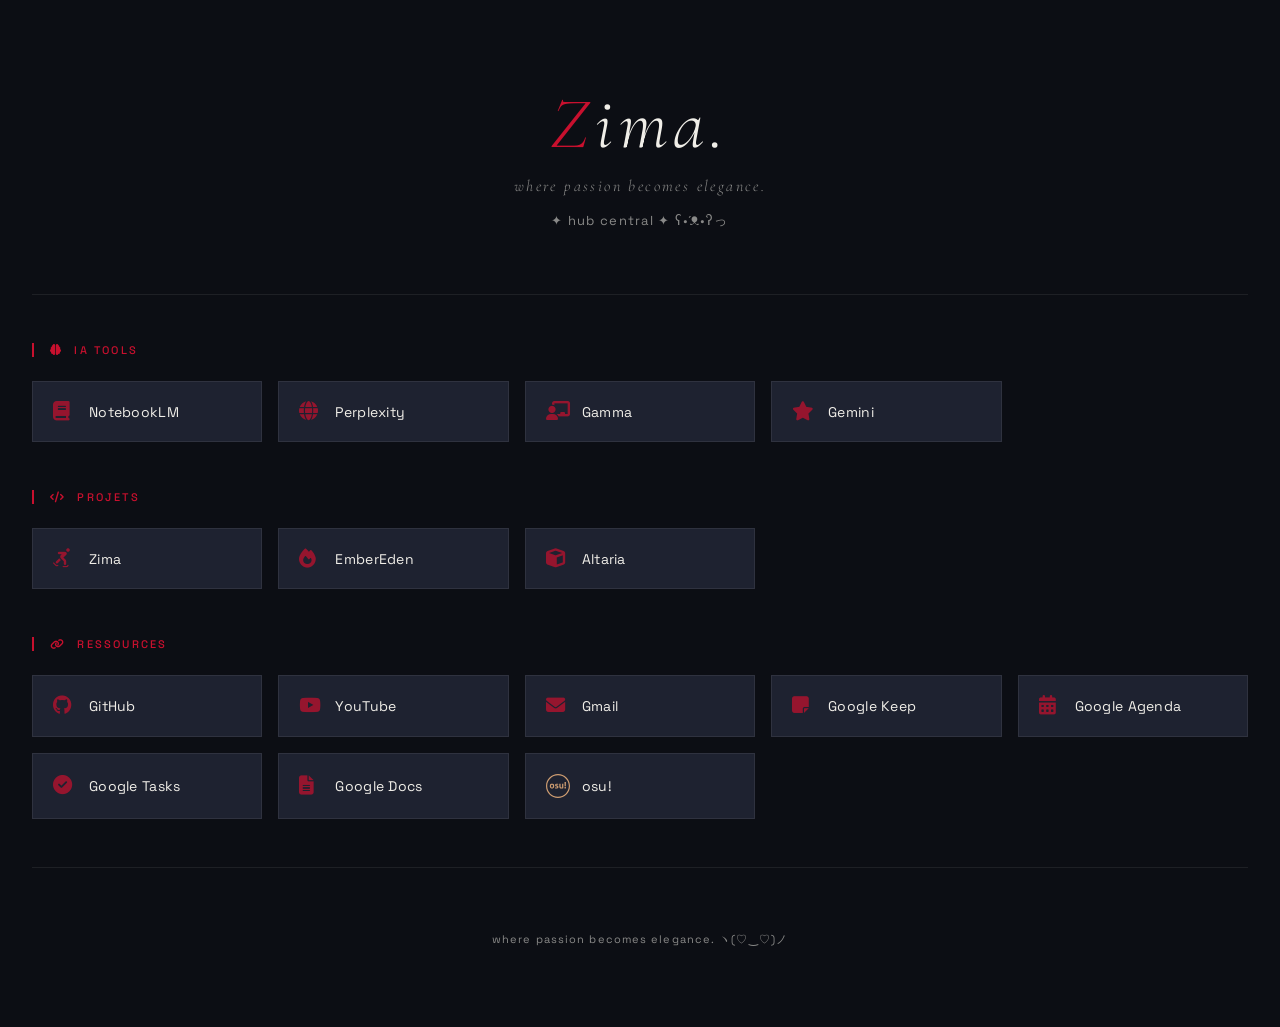
==== Dashboard/index.html @ 44cbba65 "Add files via upload" ====
<!doctype html>
<html lang="fr">
  <head>
    <meta charset="UTF-8" />
    <meta name="viewport" content="width=device-width, initial-scale=1.0" />
    <title>Zima Hub · ʕ•́ᴥ•̀ʔっ</title>
    <link
      rel="icon"
      type="image/svg+xml"
      href="data:image/svg+xml,%3Csvg xmlns='http://www.w3.org/2000/svg' viewBox='0 0 100 100'%3E%3Crect width='100' height='100' fill='%230c0e14'/%3E%3Ctext x='50' y='68' font-family='Georgia, serif' font-style='italic' font-size='72' fill='%23c8102e' text-anchor='middle'%3EZ%3C/text%3E%3C/svg%3E"
    />
    <link
      rel="stylesheet"
      href="https://cdnjs.cloudflare.com/ajax/libs/font-awesome/6.5.1/css/all.min.css"
    />
    <link rel="stylesheet" href="css/dash.css" />
  </head>
  <body data-theme="Obsidian">

      <div class="hub-header">
        <h1><em>Z</em>ima.</h1>
        <h2>where passion becomes elegance.</h2>
        <p>✦ hub central ✦ ʕ•́ᴥ•̀ʔっ</p>
      </div>

      <div class="section">
        <div class="section-title">
          <i class="fas fa-brain"></i> IA tools
          <span style="font-size: 0.7rem; margin-left: 8px"></span>
        </div>
        <div class="grid">
          <a href="https://notebooklm.google.com" target="_blank" class="card">
            <i class="fas fa-book"></i> NotebookLM
          </a>
          <a href="https://www.perplexity.ai" target="_blank" class="card">
            <i class="fas fa-globe"></i> Perplexity
          </a>
          <a href="https://gamma.app" target="_blank" class="card">
            <i class="fas fa-chalkboard-user"></i> Gamma
          </a>
          <a href="https://gemini.google.com" target="_blank" class="card">
            <i class="fas fa-star"></i> Gemini
          </a>
        </div>
      </div>

      <div class="section">
        <div class="section-title"><i class="fas fa-code"></i> projets</div>
        <div class="grid">
          <a href="transition.html" target="_blank" class="card"
            ><i class="fas fa-person-skating"></i> Zima</a
          >
          <a href="https://emberedensmp.strator.gg" target="_blank" class="card"
            ><i class="fas fa-fire"></i> EmberEden</a
          >
          <div id="altaria-btn" class="card">
            <i class="fas fa-cube"></i> Altaria
          </div>
        </div>
      </div>

      <div class="section">
        <div class="section-title"><i class="fas fa-link"></i> ressources</div>
        <div class="grid">
          <a href="https://github.com/Mish4ry" target="_blank" class="card"
            ><i class="fab fa-github"></i> GitHub</a
          >
          <a href="https://www.youtube.com" target="_blank" class="card"
            ><i class="fab fa-youtube"></i> YouTube</a
          >
          <a href="https://mail.google.com" target="_blank" class="card"
            ><i class="fas fa-envelope"></i> Gmail</a
          >
          <a href="https://keep.google.com" target="_blank" class="card"
            ><i class="fas fa-sticky-note"></i> Google Keep</a
          >
          <a href="https://calendar.google.com" target="_blank" class="card"
            ><i class="fas fa-calendar-alt"></i> Google Agenda</a
          >
          <a href="https://tasks.google.com" target="_blank" class="card"
            ><i class="fas fa-check-circle"></i> Google Tasks</a
          >
          <a href="https://docs.google.com/document/u/0/" target="_blank" class="card"
            ><i class="fas fa-file-alt"></i>Google Docs</a
          >
          <a
            href="https://osu.ppy.sh/users/37847660"
            target="_blank"
            class="card"
            ></style><svg xmlns="http://www.w3.org/2000/svg" width="24" height="24" viewBox="0 0 24 24"><path fill="#ce9d71" d="M7.698 10.362a1.94 1.94 0 0 0-.7-.516q-.421-.189-.988-.189c-.567 0-.704.063-.982.189s-.51.298-.692.516q-.273.328-.413.777q-.139.448-.139.96q0 .511.14.952q.139.44.412.767q.274.329.692.512t.982.184c.565 0 .707-.062.988-.184q.422-.184.7-.512q.279-.327.413-.767q.135-.44.135-.952a3.3 3.3 0 0 0-.135-.96a2.1 2.1 0 0 0-.413-.777m-.965 2.81q-.22.372-.723.372q-.494 0-.713-.372q-.22-.373-.22-1.073c0-.7.073-.824.22-1.073q.22-.372.713-.372q.503 0 .723.372q.22.373.22 1.073t-.22 1.073m11.89-.83l-.09-4.39a4.5 4.5 0 0 1 .69-.054q.351 0 .701.054l-.09 4.39q-.315.053-.601.053a3.5 3.5 0 0 1-.61-.054m1.319 1.4q0 .332-.054.664a4 4 0 0 1-.655.054a4 4 0 0 1-.664-.054a4 4 0 0 1-.054-.655q0-.323.054-.665a4 4 0 0 1 .655-.054q.323 0 .664.054q.054.341.054.656m-3.223-4.03q.315 0 .638.053v4.461q-.288.099-.759.193a5.3 5.3 0 0 1-1.863.023a1.7 1.7 0 0 1-.74-.305q-.32-.234-.507-.683q-.189-.449-.189-1.193V9.765a4 4 0 0 1 .638-.054q.313 0 .637.054v2.46q0 .367.058.606a.9.9 0 0 0 .18.377a.66.66 0 0 0 .3.197q.18.058.422.058q.332 0 .557-.062V9.765a4 4 0 0 1 .628-.054m-4.362 2.683q.08.225.08.548a1.4 1.4 0 0 1-.542 1.117q-.265.212-.642.333q-.378.12-.853.12a5 5 0 0 1-.395-.013a3 3 0 0 1-.346-.045a4 4 0 0 1-.327-.076a4 4 0 0 1-.35-.116a2.6 2.6 0 0 1 .085-.49a3 3 0 0 1 .175-.48q.296.117.561.175q.265.06.552.059q.126 0 .274-.023a1 1 0 0 0 .274-.08a.7.7 0 0 0 .21-.153a.35.35 0 0 0 .086-.247q0-.216-.13-.31a1.3 1.3 0 0 0-.364-.166l-.556-.162q-.503-.143-.786-.426q-.282-.283-.283-.848q0-.682.49-1.068q.489-.386 1.332-.386q.35 0 .692.062q.341.063.691.189a2.5 2.5 0 0 1-.09.485a2.3 2.3 0 0 1-.17.44a4 4 0 0 0-.476-.158a2.2 2.2 0 0 0-.548-.067q-.305 0-.476.094a.32.32 0 0 0-.17.301q0 .197.121.278t.346.153l.511.153q.252.072.454.175t.345.255t.225.377M12 0C5.373 0 0 5.373 0 12s5.373 12 12 12c6.628 0 12-5.373 12-12S18.628 0 12 0m0 22.8C6.035 22.8 1.2 17.965 1.2 12S6.035 1.2 12 1.2S22.8 6.035 22.8 12S17.965 22.8 12 22.8"/></svg> osu!</a
          >
        </div>
      </div>

      <hr />
      <div class="footer">where passion becomes elegance. ヽ(♡‿♡)ノ</div>
    </div>

    <script src="/js/dah.js"></script>
  </body>
</html>
---- Dashboard/css/dash.css ----
@import url("https://fonts.googleapis.com/css2?family=Cormorant+Garamond:ital,wght@0,300;0,400;1,300;1,400&family=Space+Grotesk:wght@300;400;500&display=swap");

* {
  margin: 0;
  padding: 0;
  box-sizing: border-box;
}

:root {
  --font-display: "Cormorant Garamond", serif;
  --font-ui: "Space Grotesk", sans-serif;
}

:root,
[data-theme="obsidian"] {
  --bg-primary: #0c0e14;
  --bg-surface: #161920;
  --bg-card: #1e2230;
  --accent: #c8102e;
  --text-primary: #f0eee8;
  --text-secondary: rgba(240, 238, 232, 0.55);
  --border: rgba(240, 238, 232, 0.08);
}

body {
  background-color: var(--bg-primary);
  color: var(--text-primary);
  font-family: var(--font-ui);
  min-height: 100vh;
  padding: 3rem 2rem;
  transition:
    background-color 0.6s cubic-bezier(0.4, 0, 0.2, 1),
    color 0.6s cubic-bezier(0.4, 0, 0.2, 1);
}

.container {
  max-width: 1400px;
  margin: 0 auto;
}

.theme-switch {
  display: flex;
  justify-content: flex-end;
  gap: 1rem;
  margin-bottom: 2rem;
}

.theme-btn {
  background: transparent;
  border: 0.5px solid var(--border);
  padding: 6px 16px;
  font-family: var(--font-ui);
  font-size: 12px;
  letter-spacing: 0.1em;
  color: var(--text-secondary);
  cursor: pointer;
  transition: all 0.3s ease;
}

.theme-btn:hover {
  border-color: var(--accent);
  color: var(--accent);
}

.theme-btn.active {
  border-color: var(--accent);
  color: var(--accent);
  background: rgba(192, 16, 46, 0.05);
}

[data-theme="ether"] .theme-btn.active {
  background: rgba(155, 127, 212, 0.05);
}

[data-theme="lumine"] .theme-btn.active {
  background: rgba(184, 115, 51, 0.08);
}

/* Header */
.hub-header {
  text-align: center;
  padding: 2rem 0 4rem;
  border-bottom: 0.5px solid var(--border);
  margin-bottom: 3rem;
  transition: border-color 0.6s cubic-bezier(0.4, 0, 0.2, 1);
}

.hub-header h1 {
  font-family: var(--font-display);
  font-size: 72px;
  font-weight: 300;
  font-style: italic;
  letter-spacing: 0.08em;
  transition: color 0.6s cubic-bezier(0.4, 0, 0.2, 1);
}

.hub-header h1 em {
  color: var(--accent);
  font-style: italic;
  transition: color 0.6s cubic-bezier(0.4, 0, 0.2, 1);
}

.hub-header h2 {
  font-family: var(--font-display);
  font-style: italic;
  font-weight: 300;
  font-size: 16px;
  letter-spacing: 0.15em;
  color: var(--text-secondary);
  margin-top: 0.5rem;
  transition: color 0.6s cubic-bezier(0.4, 0, 0.2, 1);
}

.hub-header p {
  font-size: 13px;
  letter-spacing: 0.1em;
  color: var(--text-secondary);
  margin-top: 1rem;
  transition: color 0.6s cubic-bezier(0.4, 0, 0.2, 1);
}

/* Sections */
.section {
  margin-bottom: 3rem;
}

.section-title {
  font-family: var(--font-ui);
  font-size: 11px;
  font-weight: 500;
  letter-spacing: 0.2em;
  color: var(--accent);
  text-transform: uppercase;
  margin-bottom: 1.5rem;
  border-left: 2px solid var(--accent);
  padding-left: 1rem;
  transition:
    color 0.6s cubic-bezier(0.4, 0, 0.2, 1),
    border-left-color 0.6s cubic-bezier(0.4, 0, 0.2, 1);
}

.section-title i {
  margin-right: 6px;
  transition: color 0.6s cubic-bezier(0.4, 0, 0.2, 1);
}

/* Grid */
.grid {
  display: grid;
  grid-template-columns: repeat(auto-fill, minmax(200px, 1fr));
  gap: 1rem;
}

/* Cards */
.card {
  background: var(--bg-card);
  border: 0.5px solid var(--border);
  padding: 1.25rem;
  text-decoration: none;
  color: var(--text-primary);
  font-family: var(--font-ui);
  font-size: 14px;
  font-weight: 400;
  letter-spacing: 0.02em;
  transition: all 0.4s cubic-bezier(0.4, 0, 0.2, 1);
  display: flex;
  align-items: center;
  gap: 12px;
  cursor: pointer;
}

.card i {
  font-size: 1.2rem;
  width: 24px;
  color: var(--accent);
  opacity: 0.7;
  transition:
    color 0.6s cubic-bezier(0.4, 0, 0.2, 1),
    opacity 0.2s;
}

.card:hover {
  border-color: var(--accent);
  color: var(--accent);
  transform: translateY(-2px);
}

.card:hover i {
  opacity: 1;
}

/* Footer */
hr {
  border: none;
  border-top: 0.5px solid var(--border);
  margin: 2rem 0;
  transition: border-color 0.6s cubic-bezier(0.4, 0, 0.2, 1);
}

.footer {
  text-align: center;
  font-size: 11px;
  letter-spacing: 0.1em;
  color: var(--text-secondary);
  padding: 2rem 0;
  transition: color 0.6s cubic-bezier(0.4, 0, 0.2, 1);
}

/* ============================================
   THEMES
   ============================================ */

[data-theme="obsidian"] {
  --bg-primary: #0c0e14;
  --bg-surface: #161920;
  --bg-card: #1e2230;
  --accent: #c8102e;
  --text-primary: #f0eee8;
  --text-secondary: rgba(240, 238, 232, 0.55);
  --border: rgba(240, 238, 232, 0.08);
}

[data-theme="ether"] {
  --bg-primary: #1a1525;
  --bg-surface: #231d35;
  --bg-card: #2e2748;
  --accent: #9b7fd4;
  --text-primary: #ede8f5;
  --text-secondary: rgba(237, 232, 245, 0.55);
  --border: rgba(237, 232, 245, 0.08);
}

[data-theme="lumine"] {
  --bg-primary: #f5f3ef;
  --bg-surface: #ffffff;
  --bg-card: #ffffff;
  --accent: #b87333;
  --text-primary: #2c3e2f;
  --text-secondary: #8ba08b;
  --border: #e2e8e2;
}

/* ============================================
   AVATAR ZIMA AVEC IMAGE
   ============================================ */

.zima-avatar {
  position: fixed;
  bottom: 20px;
  right: 20px;
  z-index: 1000;
  width: 70px;
  height: 70px;
  filter: drop-shadow(0 4px 12px rgba(0, 0, 0, 0.15));
  transition: filter 0.3s ease;
}

.zima-avatar-img {
  width: 100%;
  height: 100%;
  object-fit: contain;
  border-radius: 50%;
  background: var(--bg-card);
  padding: 4px;
}

[data-theme="ether"] .zima-avatar {
  filter: drop-shadow(0 4px 12px rgba(155, 127, 212, 0.3));
}

[data-theme="lumine"] .zima-avatar {
  filter: drop-shadow(0 4px 12px rgba(184, 115, 51, 0.2));
}

/* Responsive */
@media (max-width: 600px) {
  body {
    padding: 1.5rem;
  }
  .hub-header h1 {
    font-size: 48px;
  }
  .grid {
    grid-template-columns: 1fr;
  }
  .zima-avatar {
    width: 55px;
    height: 55px;
    bottom: 12px;
    right: 12px;
  }
}
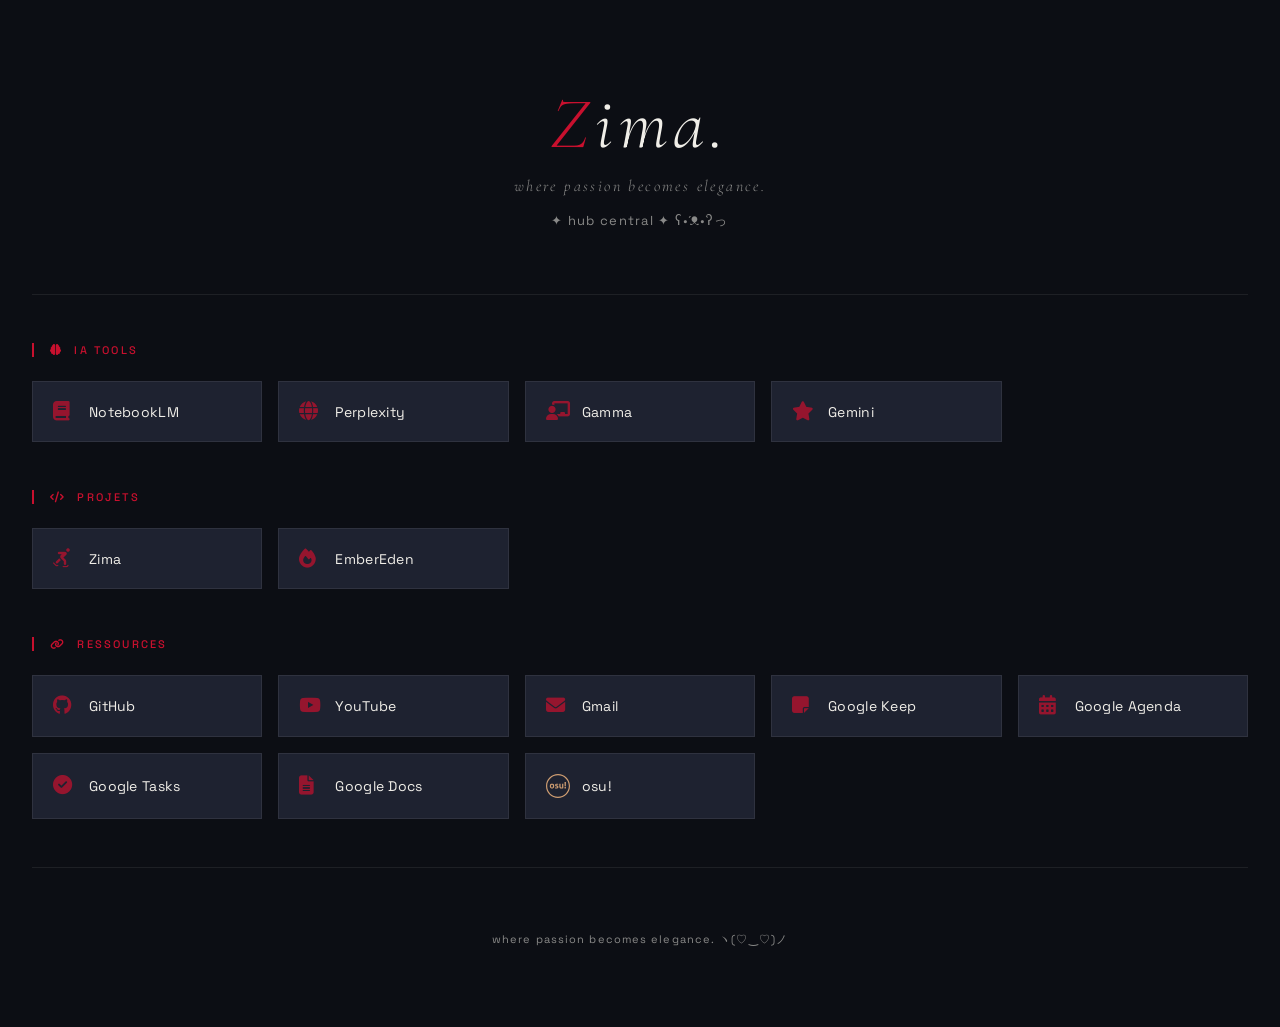
==== commit b64fc017: "Remove Altaria button from index.html Removed Altaria button from the dashboard." ====
--- a/Dashboard/index.html
+++ b/Dashboard/index.html
@@ -47,15 +47,12 @@
       <div class="section">
         <div class="section-title"><i class="fas fa-code"></i> projets</div>
         <div class="grid">
-          <a href="transition.html" target="_blank" class="card"
+          <a href="https://zima-zeta.vercel.app/" target="_blank" class="card"
             ><i class="fas fa-person-skating"></i> Zima</a
           >
           <a href="https://emberedensmp.strator.gg" target="_blank" class="card"
             ><i class="fas fa-fire"></i> EmberEden</a
           >
-          <div id="altaria-btn" class="card">
-            <i class="fas fa-cube"></i> Altaria
-          </div>
         </div>
       </div>
 
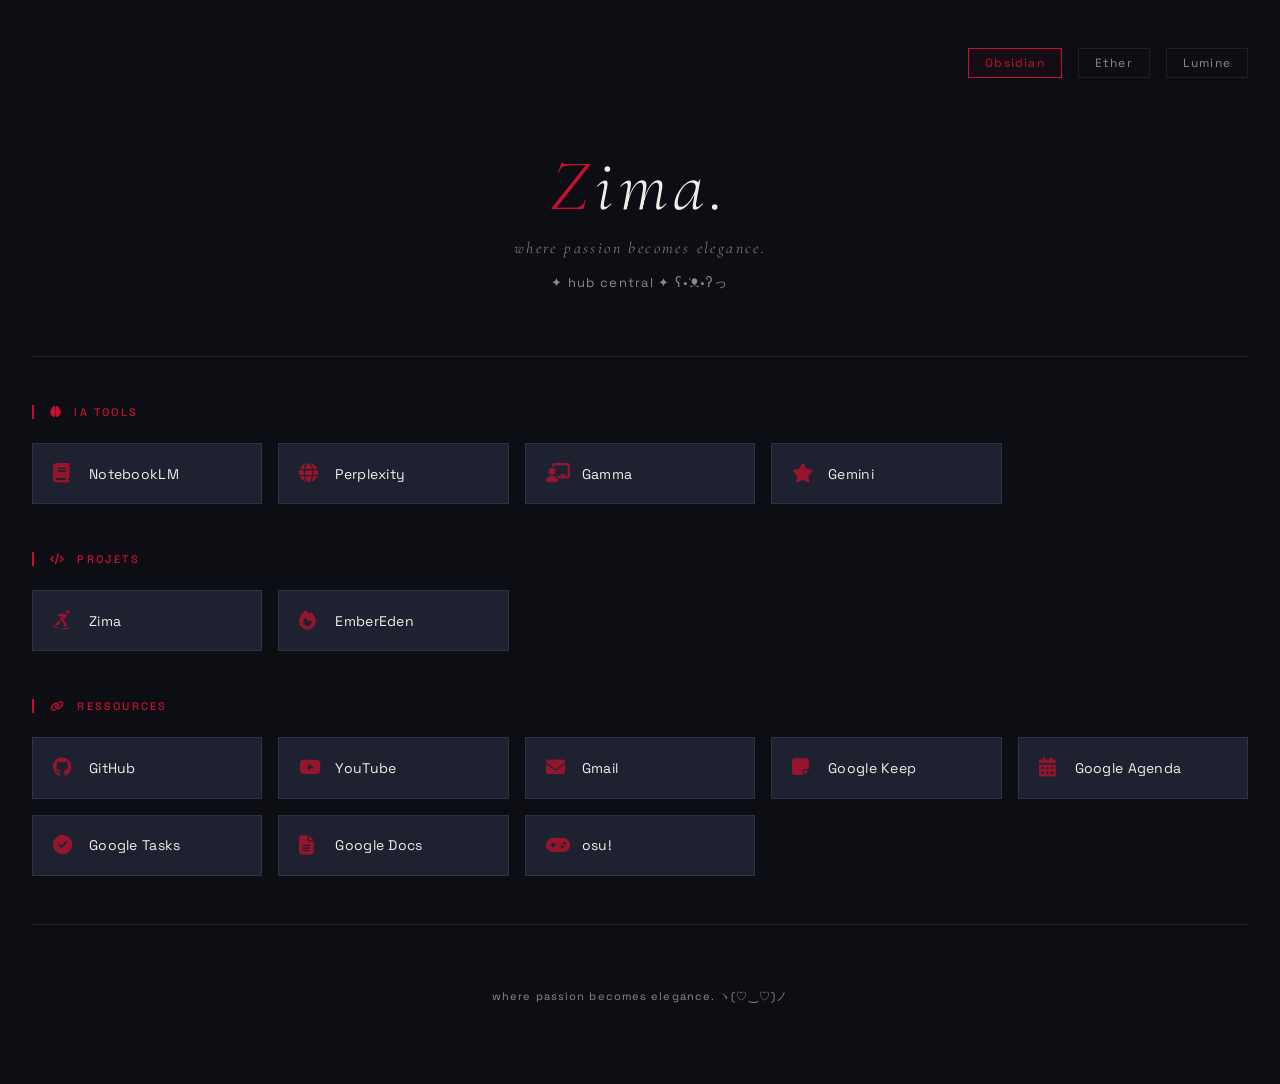
==== commit c6701f67: "Rework" ====
--- a/Dashboard/index.html
+++ b/Dashboard/index.html
@@ -5,94 +5,86 @@
     <meta name="viewport" content="width=device-width, initial-scale=1.0" />
     <title>Zima Hub · ʕ•́ᴥ•̀ʔっ</title>
     <link
-      rel="icon"
-      type="image/svg+xml"
-      href="data:image/svg+xml,%3Csvg xmlns='http://www.w3.org/2000/svg' viewBox='0 0 100 100'%3E%3Crect width='100' height='100' fill='%230c0e14'/%3E%3Ctext x='50' y='68' font-family='Georgia, serif' font-style='italic' font-size='72' fill='%23c8102e' text-anchor='middle'%3EZ%3C/text%3E%3C/svg%3E"
-    />
-    <link
-      rel="stylesheet"
-      href="https://cdnjs.cloudflare.com/ajax/libs/font-awesome/6.5.1/css/all.min.css"
-    />
-    <link rel="stylesheet" href="css/dash.css" />
-  </head>
-  <body data-theme="Obsidian">
+      <!doctype html>
+      <html lang="fr">
+        <head>
+          <meta charset="utf-8" />
+          <meta name="viewport" content="width=device-width, initial-scale=1" />
+          <title>Zima Hub · ʕ•́ᴥ•̀ʔっ</title>
+          <link
+            rel="icon"
+            type="image/svg+xml"
+            href="data:image/svg+xml,%3Csvg xmlns='http://www.w3.org/2000/svg' viewBox='0 0 100 100'%3E%3Crect width='100' height='100' fill='%230c0e14'/%3E%3Ctext x='50' y='68' font-family='Georgia, serif' font-style='italic' font-size='72' fill='%23c8102e' text-anchor='middle'%3EZ%3C/text%3E%3C/svg%3E"
+          />
+          <link
+            rel="stylesheet"
+            href="https://cdnjs.cloudflare.com/ajax/libs/font-awesome/6.5.1/css/all.min.css"
+          />
+          <link rel="stylesheet" href="css/dash.css" />
+        </head>
+        <body data-theme="obsidian">
+          <div class="container">
+            <div class="theme-switch">
+              <button class="theme-btn active" data-theme-value="obsidian">Obsidian</button>
+              <button class="theme-btn" data-theme-value="ether">Ether</button>
+              <button class="theme-btn" data-theme-value="lumine">Lumine</button>
+            </div>
 
-      <div class="hub-header">
-        <h1><em>Z</em>ima.</h1>
-        <h2>where passion becomes elegance.</h2>
-        <p>✦ hub central ✦ ʕ•́ᴥ•̀ʔっ</p>
+            <header class="hub-header" role="banner">
+              <h1><em>Z</em>ima.</h1>
+              <h2>where passion becomes elegance.</h2>
+              <p class="sub">✦ hub central ✦ ʕ•́ᴥ•̀ʔっ</p>
+              <div id="status" class="status" aria-live="polite"></div>
+            </header>
+
+            <main>
+              <section class="section" aria-labelledby="ia-title">
+                <h3 id="ia-title" class="section-title"><i class="fas fa-brain"></i> IA tools</h3>
+                <div class="grid">
+                  <a href="https://notebooklm.google.com" target="_blank" rel="noopener" class="card">
+                    <i class="fas fa-book"></i> NotebookLM
+                  </a>
+                  <a href="https://www.perplexity.ai" target="_blank" rel="noopener" class="card">
+                    <i class="fas fa-globe"></i> Perplexity
+                  </a>
+                  <a href="https://gamma.app" target="_blank" rel="noopener" class="card">
+                    <i class="fas fa-chalkboard-user"></i> Gamma
+                  </a>
+                  <a href="https://gemini.google.com" target="_blank" rel="noopener" class="card">
+                    <i class="fas fa-star"></i> Gemini
+                  </a>
+                </div>
+              </section>
+
+              <section class="section" aria-labelledby="projets-title">
+                <h3 id="projets-title" class="section-title"><i class="fas fa-code"></i> Projets</h3>
+                <div class="grid">
+                  <a href="https://zima-zeta.vercel.app/" target="_blank" rel="noopener" class="card"><i class="fas fa-person-skating"></i> Zima</a>
+                  <a href="https://emberedensmp.strator.gg" target="_blank" rel="noopener" class="card"><i class="fas fa-fire"></i> EmberEden</a>
+                </div>
+              </section>
+
+              <section class="section" aria-labelledby="ressources-title">
+                <h3 id="ressources-title" class="section-title"><i class="fas fa-link"></i> Ressources</h3>
+                <div class="grid">
+                  <a href="https://github.com/Mish4ry" target="_blank" rel="noopener" class="card"><i class="fab fa-github"></i> GitHub</a>
+                  <a href="https://www.youtube.com" target="_blank" rel="noopener" class="card"><i class="fab fa-youtube"></i> YouTube</a>
+                  <a href="https://mail.google.com" target="_blank" rel="noopener" class="card"><i class="fas fa-envelope"></i> Gmail</a>
+                  <a href="https://keep.google.com" target="_blank" rel="noopener" class="card"><i class="fas fa-sticky-note"></i> Google Keep</a>
+                  <a href="https://calendar.google.com" target="_blank" rel="noopener" class="card"><i class="fas fa-calendar-alt"></i> Google Agenda</a>
+                  <a href="https://tasks.google.com" target="_blank" rel="noopener" class="card"><i class="fas fa-check-circle"></i> Google Tasks</a>
+                  <a href="https://docs.google.com/document/u/0/" target="_blank" rel="noopener" class="card"><i class="fas fa-file-alt"></i> Google Docs</a>
+                  <a href="https://osu.ppy.sh/users/37847660" target="_blank" rel="noopener" class="card"><i class="fas fa-gamepad"></i> osu!</a>
+                </div>
+              </section>
+            </main>
+
+            <hr />
+            <footer class="footer">where passion becomes elegance. ヽ(♡‿♡)ノ</footer>
+          </div>
+
+          <script src="js/dah.js"></script>
+          <script src="js/zima.js"></script>
+        </body>
+      </html>
       </div>
-
-      <div class="section">
-        <div class="section-title">
-          <i class="fas fa-brain"></i> IA tools
-          <span style="font-size: 0.7rem; margin-left: 8px"></span>
-        </div>
-        <div class="grid">
-          <a href="https://notebooklm.google.com" target="_blank" class="card">
-            <i class="fas fa-book"></i> NotebookLM
-          </a>
-          <a href="https://www.perplexity.ai" target="_blank" class="card">
-            <i class="fas fa-globe"></i> Perplexity
-          </a>
-          <a href="https://gamma.app" target="_blank" class="card">
-            <i class="fas fa-chalkboard-user"></i> Gamma
-          </a>
-          <a href="https://gemini.google.com" target="_blank" class="card">
-            <i class="fas fa-star"></i> Gemini
-          </a>
-        </div>
-      </div>
-
-      <div class="section">
-        <div class="section-title"><i class="fas fa-code"></i> projets</div>
-        <div class="grid">
-          <a href="https://zima-zeta.vercel.app/" target="_blank" class="card"
-            ><i class="fas fa-person-skating"></i> Zima</a
-          >
-          <a href="https://emberedensmp.strator.gg" target="_blank" class="card"
-            ><i class="fas fa-fire"></i> EmberEden</a
-          >
-        </div>
-      </div>
-
-      <div class="section">
-        <div class="section-title"><i class="fas fa-link"></i> ressources</div>
-        <div class="grid">
-          <a href="https://github.com/Mish4ry" target="_blank" class="card"
-            ><i class="fab fa-github"></i> GitHub</a
-          >
-          <a href="https://www.youtube.com" target="_blank" class="card"
-            ><i class="fab fa-youtube"></i> YouTube</a
-          >
-          <a href="https://mail.google.com" target="_blank" class="card"
-            ><i class="fas fa-envelope"></i> Gmail</a
-          >
-          <a href="https://keep.google.com" target="_blank" class="card"
-            ><i class="fas fa-sticky-note"></i> Google Keep</a
-          >
-          <a href="https://calendar.google.com" target="_blank" class="card"
-            ><i class="fas fa-calendar-alt"></i> Google Agenda</a
-          >
-          <a href="https://tasks.google.com" target="_blank" class="card"
-            ><i class="fas fa-check-circle"></i> Google Tasks</a
-          >
-          <a href="https://docs.google.com/document/u/0/" target="_blank" class="card"
-            ><i class="fas fa-file-alt"></i>Google Docs</a
-          >
-          <a
-            href="https://osu.ppy.sh/users/37847660"
-            target="_blank"
-            class="card"
-            ></style><svg xmlns="http://www.w3.org/2000/svg" width="24" height="24" viewBox="0 0 24 24"><path fill="#ce9d71" d="M7.698 10.362a1.94 1.94 0 0 0-.7-.516q-.421-.189-.988-.189c-.567 0-.704.063-.982.189s-.51.298-.692.516q-.273.328-.413.777q-.139.448-.139.96q0 .511.14.952q.139.44.412.767q.274.329.692.512t.982.184c.565 0 .707-.062.988-.184q.422-.184.7-.512q.279-.327.413-.767q.135-.44.135-.952a3.3 3.3 0 0 0-.135-.96a2.1 2.1 0 0 0-.413-.777m-.965 2.81q-.22.372-.723.372q-.494 0-.713-.372q-.22-.373-.22-1.073c0-.7.073-.824.22-1.073q.22-.372.713-.372q.503 0 .723.372q.22.373.22 1.073t-.22 1.073m11.89-.83l-.09-4.39a4.5 4.5 0 0 1 .69-.054q.351 0 .701.054l-.09 4.39q-.315.053-.601.053a3.5 3.5 0 0 1-.61-.054m1.319 1.4q0 .332-.054.664a4 4 0 0 1-.655.054a4 4 0 0 1-.664-.054a4 4 0 0 1-.054-.655q0-.323.054-.665a4 4 0 0 1 .655-.054q.323 0 .664.054q.054.341.054.656m-3.223-4.03q.315 0 .638.053v4.461q-.288.099-.759.193a5.3 5.3 0 0 1-1.863.023a1.7 1.7 0 0 1-.74-.305q-.32-.234-.507-.683q-.189-.449-.189-1.193V9.765a4 4 0 0 1 .638-.054q.313 0 .637.054v2.46q0 .367.058.606a.9.9 0 0 0 .18.377a.66.66 0 0 0 .3.197q.18.058.422.058q.332 0 .557-.062V9.765a4 4 0 0 1 .628-.054m-4.362 2.683q.08.225.08.548a1.4 1.4 0 0 1-.542 1.117q-.265.212-.642.333q-.378.12-.853.12a5 5 0 0 1-.395-.013a3 3 0 0 1-.346-.045a4 4 0 0 1-.327-.076a4 4 0 0 1-.35-.116a2.6 2.6 0 0 1 .085-.49a3 3 0 0 1 .175-.48q.296.117.561.175q.265.06.552.059q.126 0 .274-.023a1 1 0 0 0 .274-.08a.7.7 0 0 0 .21-.153a.35.35 0 0 0 .086-.247q0-.216-.13-.31a1.3 1.3 0 0 0-.364-.166l-.556-.162q-.503-.143-.786-.426q-.282-.283-.283-.848q0-.682.49-1.068q.489-.386 1.332-.386q.35 0 .692.062q.341.063.691.189a2.5 2.5 0 0 1-.09.485a2.3 2.3 0 0 1-.17.44a4 4 0 0 0-.476-.158a2.2 2.2 0 0 0-.548-.067q-.305 0-.476.094a.32.32 0 0 0-.17.301q0 .197.121.278t.346.153l.511.153q.252.072.454.175t.345.255t.225.377M12 0C5.373 0 0 5.373 0 12s5.373 12 12 12c6.628 0 12-5.373 12-12S18.628 0 12 0m0 22.8C6.035 22.8 1.2 17.965 1.2 12S6.035 1.2 12 1.2S22.8 6.035 22.8 12S17.965 22.8 12 22.8"/></svg> osu!</a
-          >
-        </div>
-      </div>
-
-      <hr />
-      <div class="footer">where passion becomes elegance. ヽ(♡‿♡)ノ</div>
-    </div>
-
-    <script src="/js/dah.js"></script>
-  </body>
-</html>
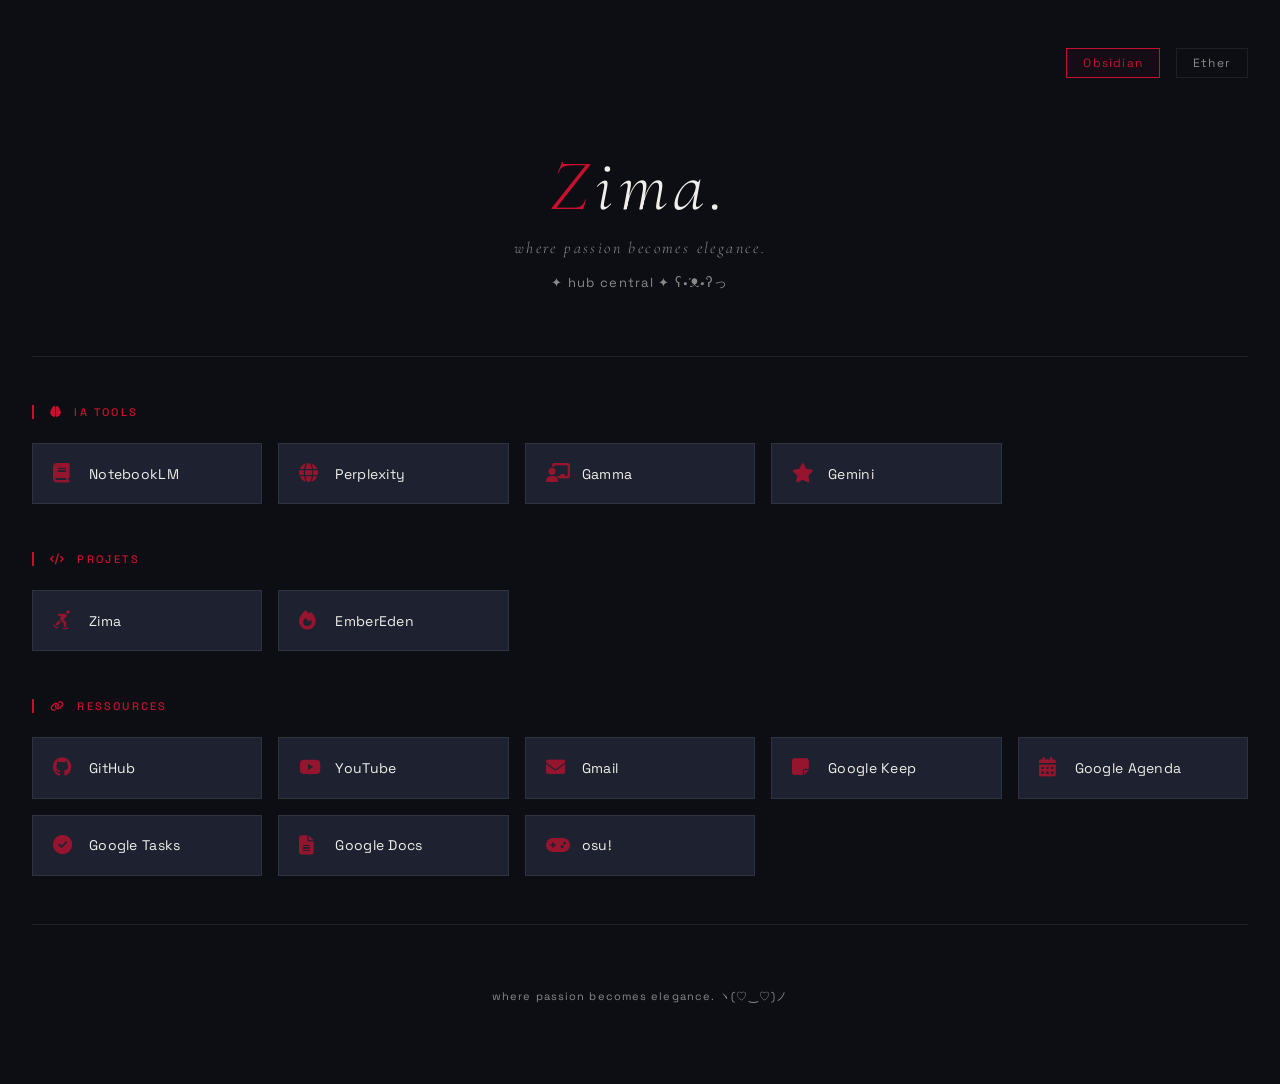
==== commit 11ab44f2: "." ====
--- a/Dashboard/index.html
+++ b/Dashboard/index.html
@@ -27,7 +27,6 @@
             <div class="theme-switch">
               <button class="theme-btn active" data-theme-value="obsidian">Obsidian</button>
               <button class="theme-btn" data-theme-value="ether">Ether</button>
-              <button class="theme-btn" data-theme-value="lumine">Lumine</button>
             </div>
 
             <header class="hub-header" role="banner">
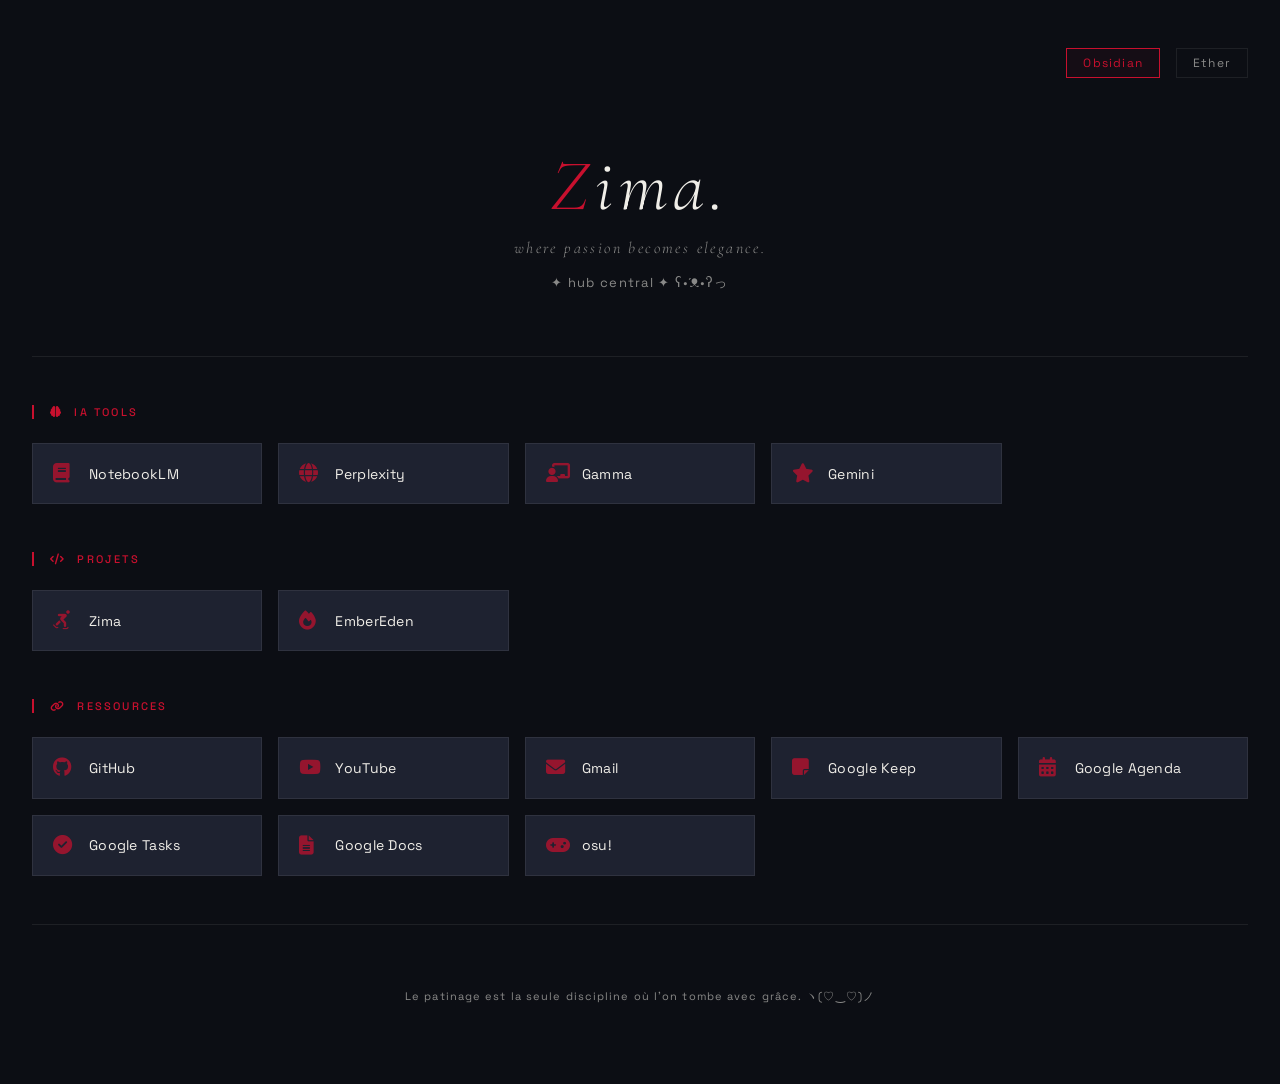
==== commit 320e9eaf: "." ====
--- a/Dashboard/index.html
+++ b/Dashboard/index.html
@@ -79,7 +79,7 @@
             </main>
 
             <hr />
-            <footer class="footer">where passion becomes elegance. ヽ(♡‿♡)ノ</footer>
+            <footer class="footer">Le patinage est la seule discipline où l'on tombe avec grâce. ヽ(♡‿♡)ノ</footer>
           </div>
 
           <script src="js/dah.js"></script>
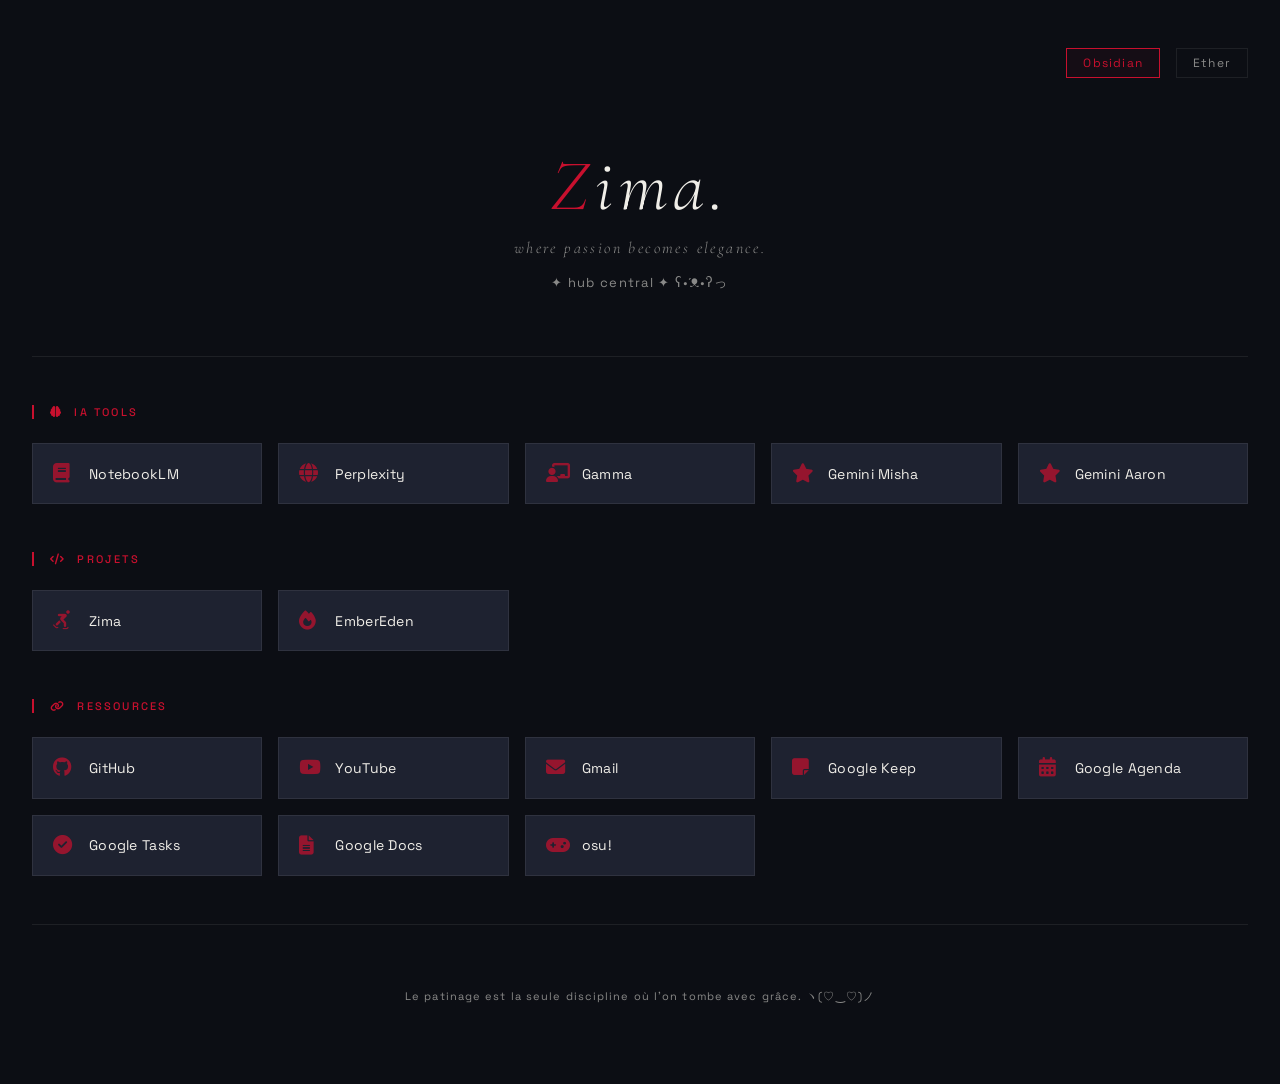
==== commit 2950c433: "Update index.html" ====
--- a/Dashboard/index.html
+++ b/Dashboard/index.html
@@ -50,7 +50,10 @@
                     <i class="fas fa-chalkboard-user"></i> Gamma
                   </a>
                   <a href="https://gemini.google.com" target="_blank" rel="noopener" class="card">
-                    <i class="fas fa-star"></i> Gemini
+                    <i class="fas fa-star"></i> Gemini Misha
+                  </a>
+                  <a href="https://gemini.google.com/u/1/app?pageId=none" target="_blank" rel="noopener" class="card">
+                    <i class="fas fa-star"></i> Gemini Aaron
                   </a>
                 </div>
               </section>
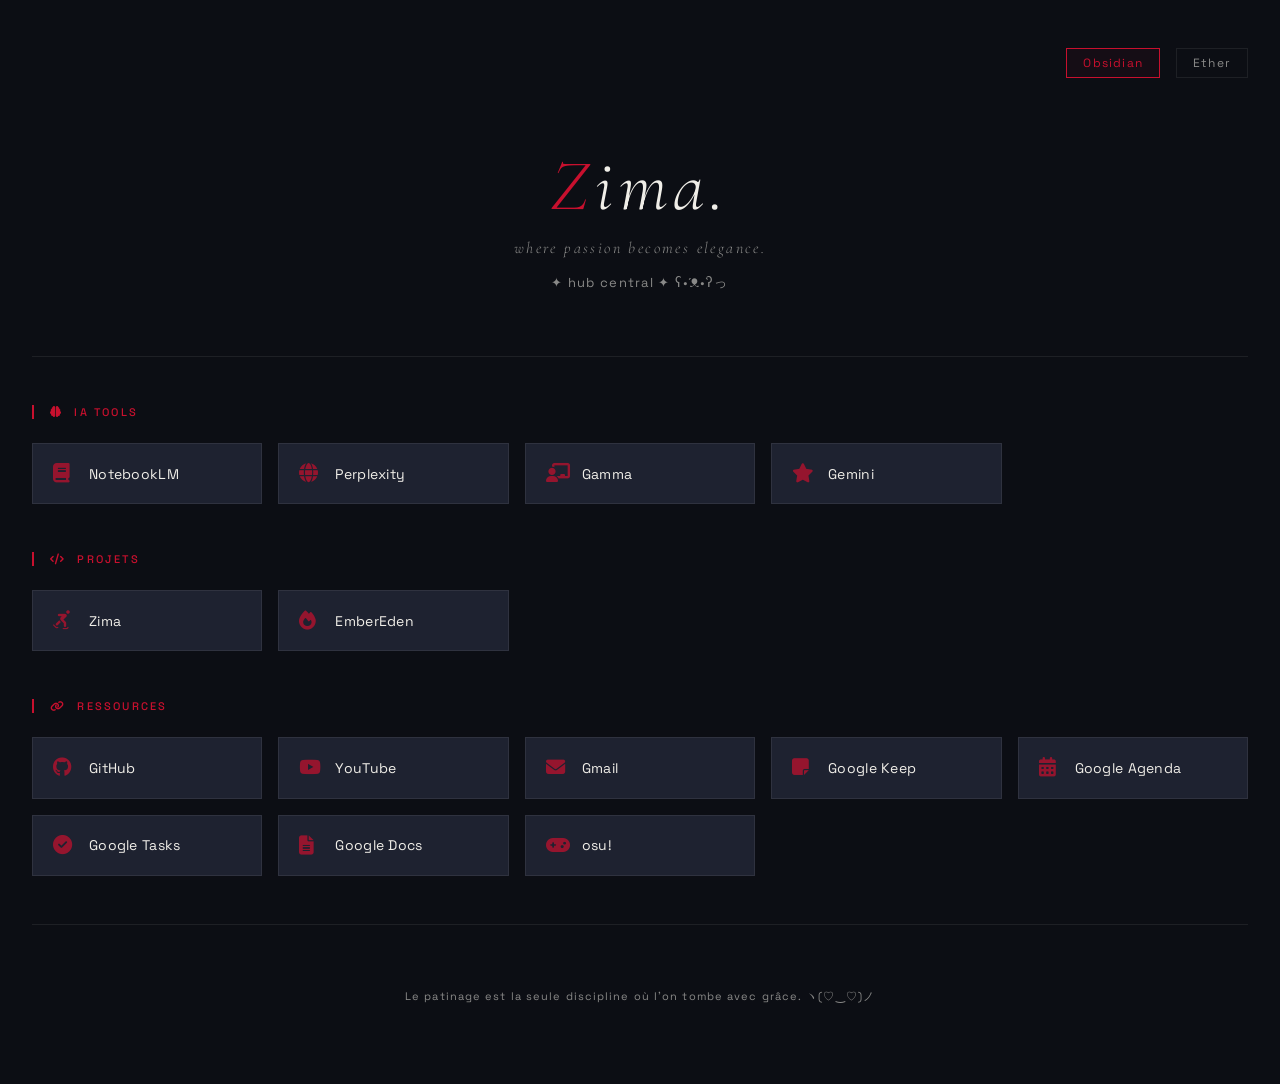
==== commit 9c1050d1: "Update index.html" ====
--- a/Dashboard/index.html
+++ b/Dashboard/index.html
@@ -50,10 +50,7 @@
                     <i class="fas fa-chalkboard-user"></i> Gamma
                   </a>
                   <a href="https://gemini.google.com" target="_blank" rel="noopener" class="card">
-                    <i class="fas fa-star"></i> Gemini Misha
-                  </a>
-                  <a href="https://gemini.google.com/u/1/app?pageId=none" target="_blank" rel="noopener" class="card">
-                    <i class="fas fa-star"></i> Gemini Aaron
+                    <i class="fas fa-star"></i> Gemini
                   </a>
                 </div>
               </section>
